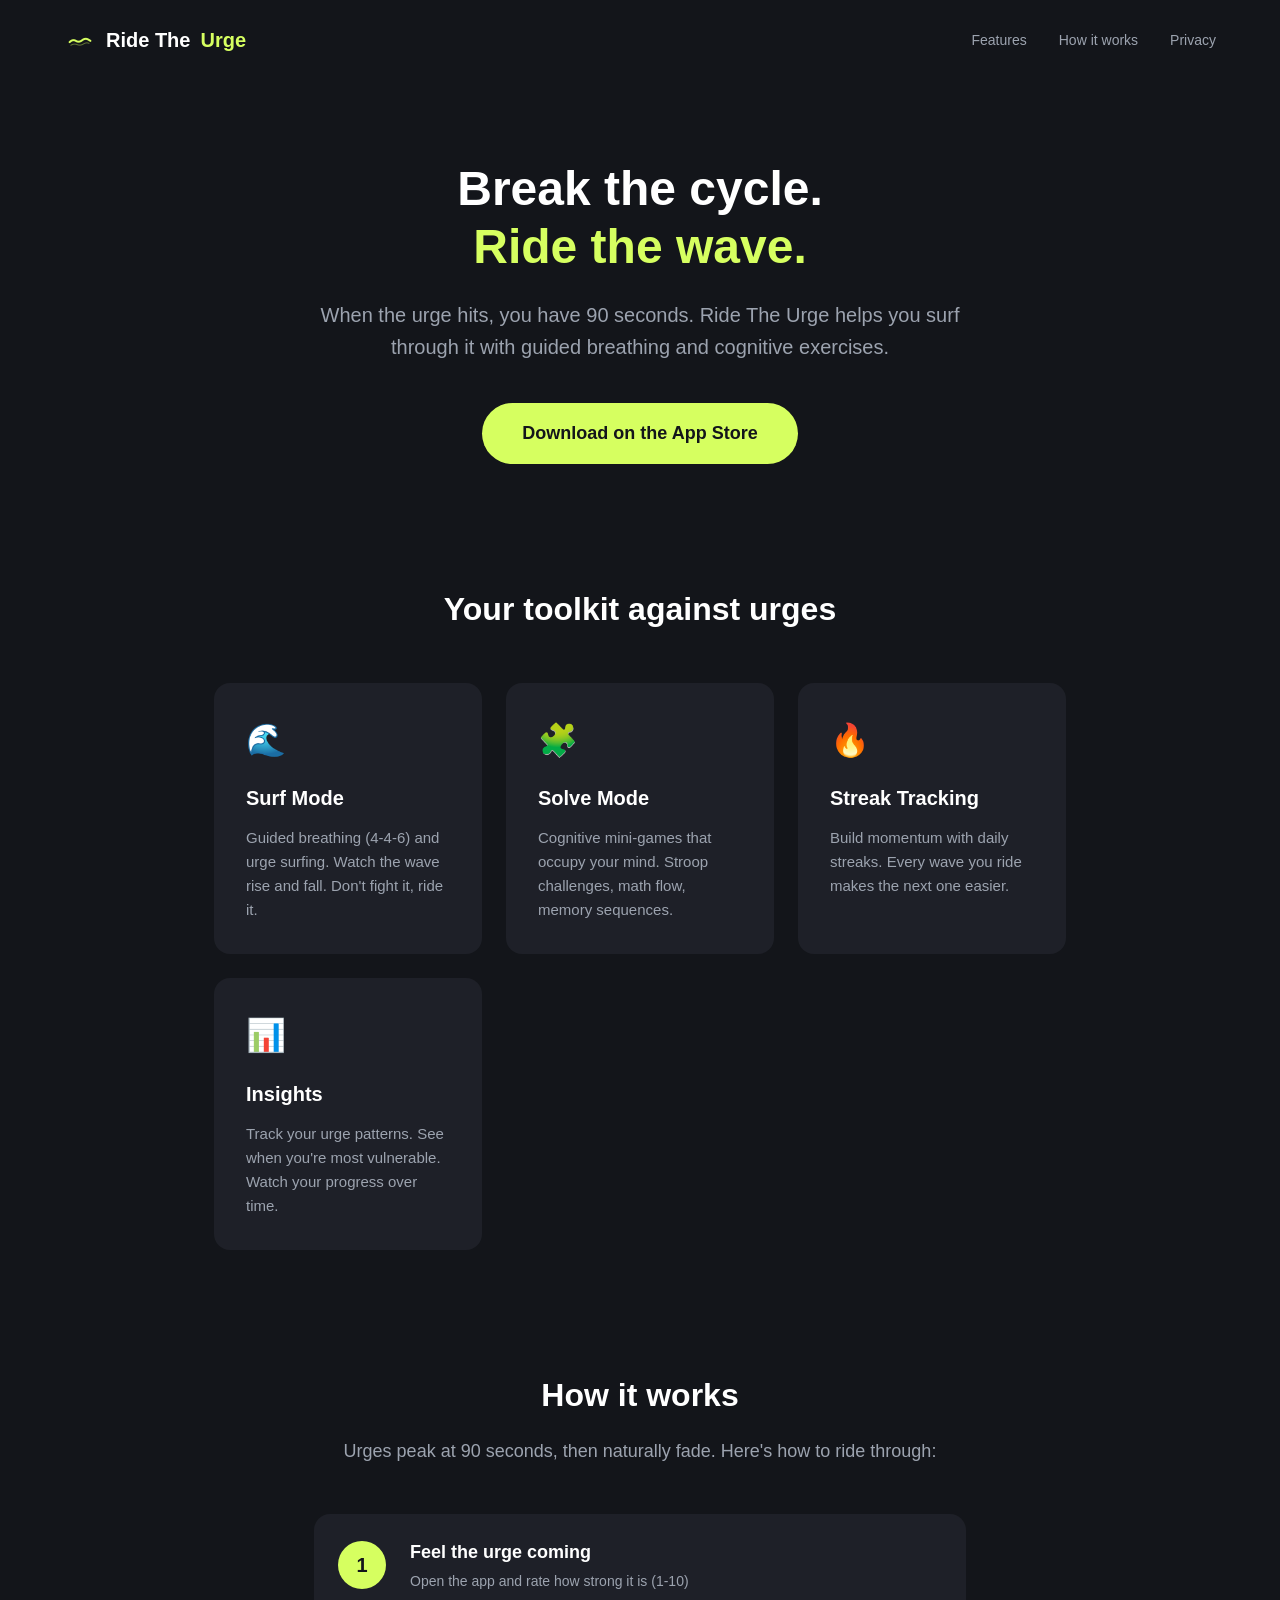
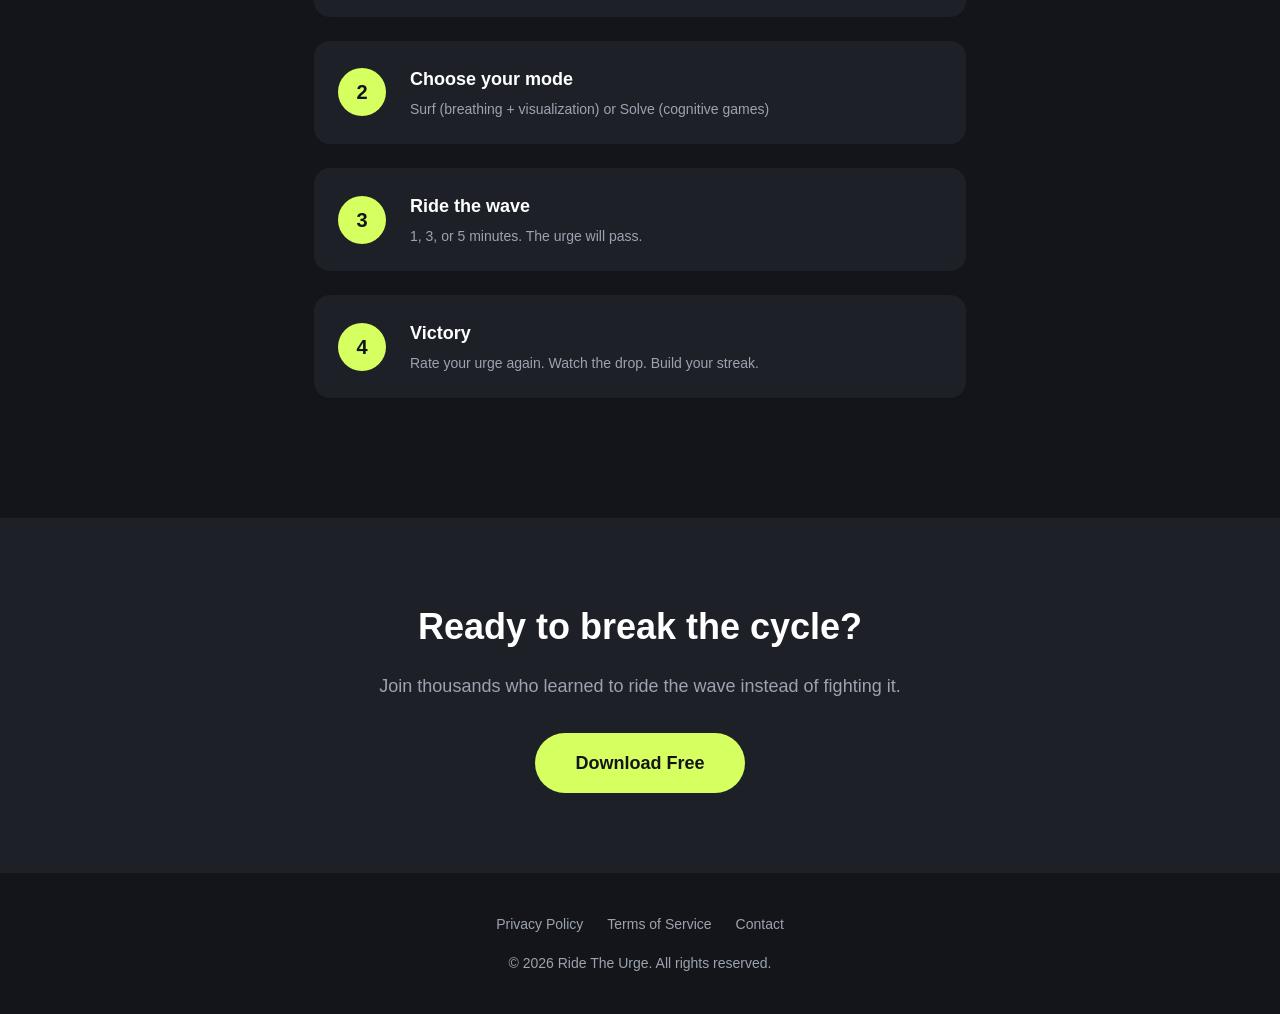
==== index.html @ 88a6e061 "Add app logo to website" ====
<!DOCTYPE html>
<html lang="en">
<head>
  <meta charset="UTF-8">
  <meta name="viewport" content="width=device-width, initial-scale=1.0">
  <title>Ride The Urge - Break the cycle. Ride the wave.</title>
  <meta name="description" content="When the urge hits, Ride The Urge helps you break the cycle with guided breathing and cognitive exercises. The urge peaks at 90 seconds, then fades.">
  <link rel="stylesheet" href="style.css">
  <link rel="icon" type="image/png" href="favicon.png">
</head>
<body>
  <nav>
    <div class="logo"><img src="favicon.png" alt="Logo" class="logo-icon">Ride The <span>Urge</span></div>
    <ul>
      <li><a href="#features">Features</a></li>
      <li><a href="#how-it-works">How it works</a></li>
      <li><a href="privacy.html">Privacy</a></li>
    </ul>
  </nav>

  <section class="hero">
    <h1>Break the cycle.<br><span>Ride the wave.</span></h1>
    <p>When the urge hits, you have 90 seconds. Ride The Urge helps you surf through it with guided breathing and cognitive exercises.</p>
    <a href="#" class="cta-button">Download on the App Store</a>
  </section>

  <section class="features" id="features">
    <h2>Your toolkit against urges</h2>
    <div class="features-grid">
      <div class="feature-card">
        <div class="feature-icon">🌊</div>
        <h3>Surf Mode</h3>
        <p>Guided breathing (4-4-6) and urge surfing. Watch the wave rise and fall. Don't fight it, ride it.</p>
      </div>
      <div class="feature-card">
        <div class="feature-icon">🧩</div>
        <h3>Solve Mode</h3>
        <p>Cognitive mini-games that occupy your mind. Stroop challenges, math flow, memory sequences.</p>
      </div>
      <div class="feature-card">
        <div class="feature-icon">🔥</div>
        <h3>Streak Tracking</h3>
        <p>Build momentum with daily streaks. Every wave you ride makes the next one easier.</p>
      </div>
      <div class="feature-card">
        <div class="feature-icon">📊</div>
        <h3>Insights</h3>
        <p>Track your urge patterns. See when you're most vulnerable. Watch your progress over time.</p>
      </div>
    </div>
  </section>

  <section class="how-it-works" id="how-it-works">
    <h2>How it works</h2>
    <p>Urges peak at 90 seconds, then naturally fade. Here's how to ride through:</p>
    <div class="steps">
      <div class="step">
        <div class="step-number">1</div>
        <div>
          <h3>Feel the urge coming</h3>
          <p>Open the app and rate how strong it is (1-10)</p>
        </div>
      </div>
      <div class="step">
        <div class="step-number">2</div>
        <div>
          <h3>Choose your mode</h3>
          <p>Surf (breathing + visualization) or Solve (cognitive games)</p>
        </div>
      </div>
      <div class="step">
        <div class="step-number">3</div>
        <div>
          <h3>Ride the wave</h3>
          <p>1, 3, or 5 minutes. The urge will pass.</p>
        </div>
      </div>
      <div class="step">
        <div class="step-number">4</div>
        <div>
          <h3>Victory</h3>
          <p>Rate your urge again. Watch the drop. Build your streak.</p>
        </div>
      </div>
    </div>
  </section>

  <section class="cta-section">
    <h2>Ready to break the cycle?</h2>
    <p>Join thousands who learned to ride the wave instead of fighting it.</p>
    <a href="#" class="cta-button">Download Free</a>
  </section>

  <footer>
    <div class="links">
      <a href="privacy.html">Privacy Policy</a>
      <a href="terms.html">Terms of Service</a>
      <a href="mailto:support@ridetheurge.xyz">Contact</a>
    </div>
    <p>&copy; 2026 Ride The Urge. All rights reserved.</p>
  </footer>
</body>
</html>
---- style.css ----
* {
  margin: 0;
  padding: 0;
  box-sizing: border-box;
}

:root {
  --bg: #13151A;
  --surface: #1E2028;
  --surface-light: #2D2E37;
  --text: #FFFFFF;
  --text-secondary: #9CA3AF;
  --primary: #D6FF60;
  --primary-fg: #13151A;
}

body {
  font-family: -apple-system, BlinkMacSystemFont, 'Segoe UI', Roboto, Oxygen, Ubuntu, sans-serif;
  background-color: var(--bg);
  color: var(--text);
  line-height: 1.6;
  min-height: 100vh;
}

a {
  color: var(--primary);
  text-decoration: none;
}

a:hover {
  text-decoration: underline;
}

.container {
  max-width: 800px;
  margin: 0 auto;
  padding: 40px 24px;
}

/* Navigation */
nav {
  display: flex;
  justify-content: space-between;
  align-items: center;
  padding: 24px;
  max-width: 1200px;
  margin: 0 auto;
}

.logo {
  font-size: 20px;
  font-weight: 700;
  color: var(--text);
  display: flex;
  align-items: center;
  gap: 10px;
}

.logo-icon {
  width: 32px;
  height: 32px;
  border-radius: 8px;
}

.logo span {
  color: var(--primary);
}

nav ul {
  display: flex;
  list-style: none;
  gap: 32px;
}

nav ul a {
  color: var(--text-secondary);
  font-size: 14px;
  transition: color 0.2s;
}

nav ul a:hover {
  color: var(--text);
  text-decoration: none;
}

/* Hero Section */
.hero {
  text-align: center;
  padding: 80px 24px 60px;
  max-width: 700px;
  margin: 0 auto;
}

.hero h1 {
  font-size: 48px;
  font-weight: 700;
  margin-bottom: 24px;
  line-height: 1.2;
}

.hero h1 span {
  color: var(--primary);
}

.hero p {
  font-size: 20px;
  color: var(--text-secondary);
  margin-bottom: 40px;
}

.cta-button {
  display: inline-block;
  background-color: var(--primary);
  color: var(--primary-fg);
  padding: 16px 40px;
  border-radius: 100px;
  font-size: 18px;
  font-weight: 600;
  transition: transform 0.2s, box-shadow 0.2s;
}

.cta-button:hover {
  transform: translateY(-2px);
  box-shadow: 0 8px 30px rgba(214, 255, 96, 0.3);
  text-decoration: none;
}

/* Features */
.features {
  padding: 60px 24px;
  max-width: 900px;
  margin: 0 auto;
}

.features h2 {
  text-align: center;
  font-size: 32px;
  margin-bottom: 48px;
}

.features-grid {
  display: grid;
  grid-template-columns: repeat(auto-fit, minmax(250px, 1fr));
  gap: 24px;
}

.feature-card {
  background: var(--surface);
  border-radius: 16px;
  padding: 32px;
}

.feature-icon {
  font-size: 32px;
  margin-bottom: 16px;
}

.feature-card h3 {
  font-size: 20px;
  margin-bottom: 12px;
}

.feature-card p {
  color: var(--text-secondary);
  font-size: 15px;
}

/* How it works */
.how-it-works {
  padding: 60px 24px;
  max-width: 700px;
  margin: 0 auto;
  text-align: center;
}

.how-it-works h2 {
  font-size: 32px;
  margin-bottom: 16px;
}

.how-it-works > p {
  color: var(--text-secondary);
  margin-bottom: 48px;
  font-size: 18px;
}

.steps {
  display: flex;
  flex-direction: column;
  gap: 24px;
}

.step {
  display: flex;
  align-items: center;
  gap: 24px;
  text-align: left;
  background: var(--surface);
  padding: 24px;
  border-radius: 16px;
}

.step-number {
  width: 48px;
  height: 48px;
  background: var(--primary);
  color: var(--primary-fg);
  border-radius: 50%;
  display: flex;
  align-items: center;
  justify-content: center;
  font-weight: 700;
  font-size: 20px;
  flex-shrink: 0;
}

.step h3 {
  font-size: 18px;
  margin-bottom: 4px;
}

.step p {
  color: var(--text-secondary);
  font-size: 14px;
}

/* CTA Section */
.cta-section {
  text-align: center;
  padding: 80px 24px;
  background: var(--surface);
  margin-top: 60px;
}

.cta-section h2 {
  font-size: 36px;
  margin-bottom: 16px;
}

.cta-section p {
  color: var(--text-secondary);
  margin-bottom: 32px;
  font-size: 18px;
}

/* Footer */
footer {
  padding: 40px 24px;
  text-align: center;
  color: var(--text-secondary);
  font-size: 14px;
}

footer .links {
  margin-bottom: 16px;
  display: flex;
  justify-content: center;
  gap: 24px;
}

footer .links a {
  color: var(--text-secondary);
}

footer .links a:hover {
  color: var(--text);
}

/* Legal Pages */
.legal {
  padding: 60px 24px;
  max-width: 700px;
  margin: 0 auto;
}

.legal h1 {
  font-size: 36px;
  margin-bottom: 8px;
}

.legal .updated {
  color: var(--text-secondary);
  margin-bottom: 40px;
  font-size: 14px;
}

.legal h2 {
  font-size: 24px;
  margin-top: 40px;
  margin-bottom: 16px;
  color: var(--primary);
}

.legal p, .legal ul {
  color: var(--text-secondary);
  margin-bottom: 16px;
}

.legal ul {
  padding-left: 24px;
}

.legal li {
  margin-bottom: 8px;
}

.legal strong {
  color: var(--text);
}

/* Responsive */
@media (max-width: 600px) {
  .hero h1 {
    font-size: 32px;
  }

  .hero p {
    font-size: 16px;
  }

  nav ul {
    gap: 16px;
  }

  nav ul a {
    font-size: 12px;
  }

  .features h2, .how-it-works h2, .cta-section h2 {
    font-size: 24px;
  }
}
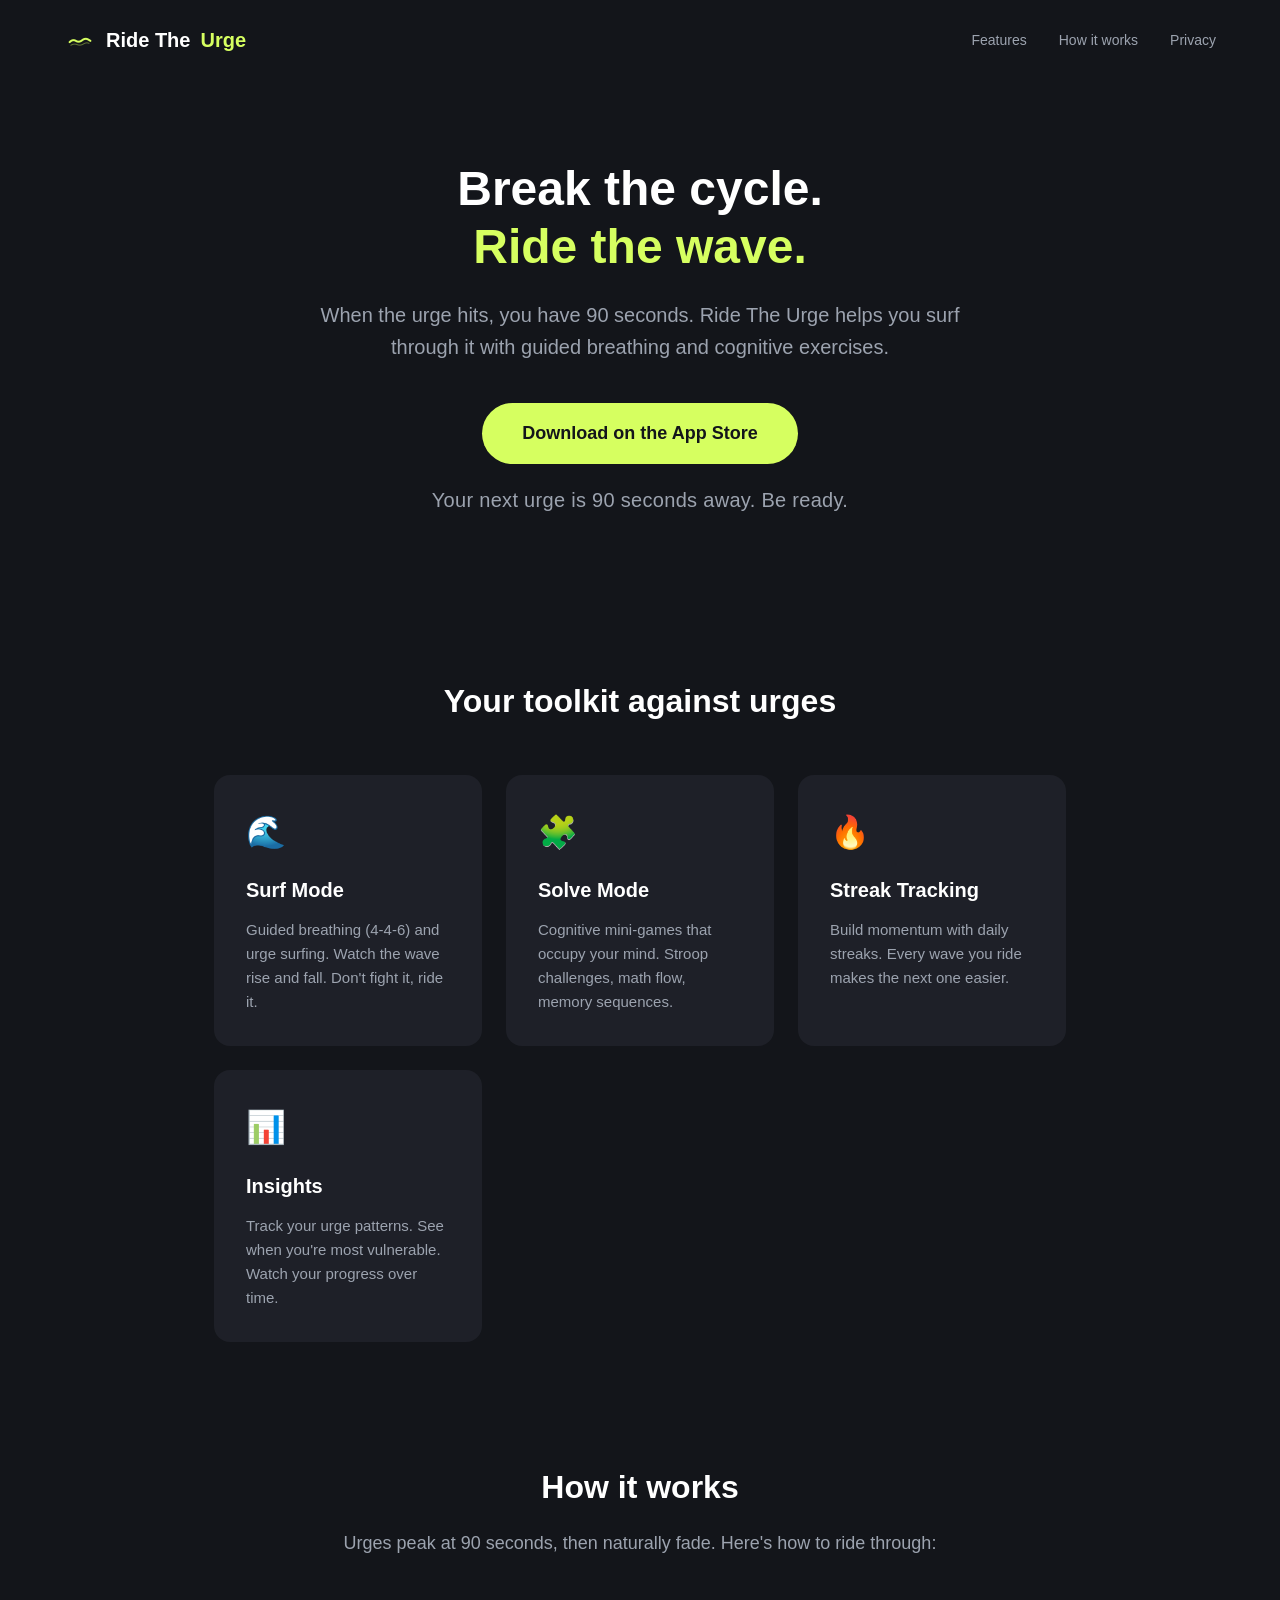
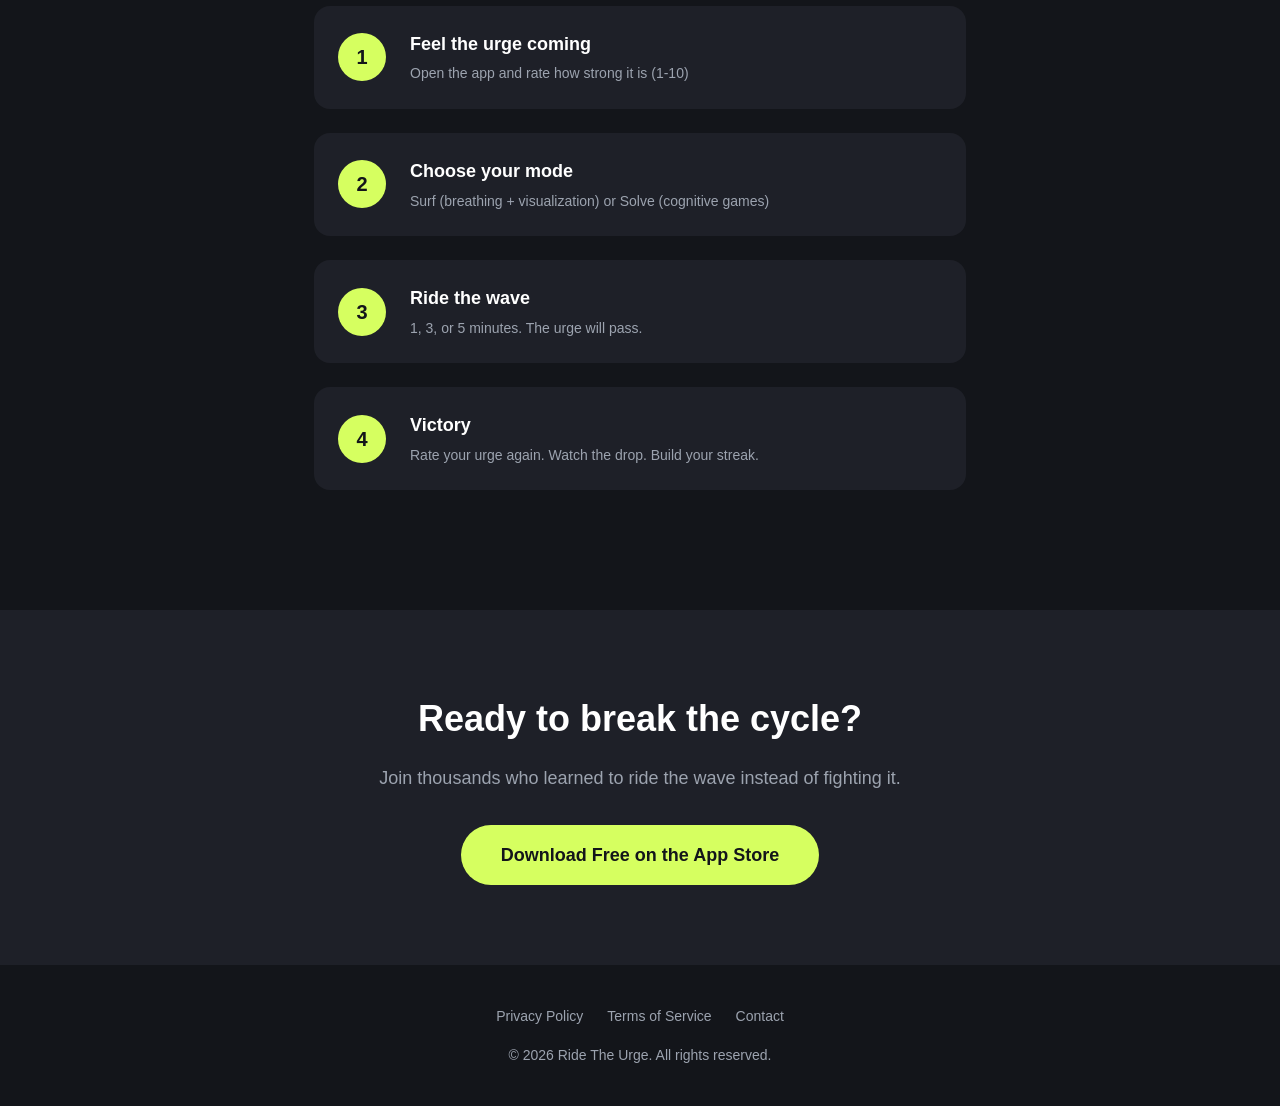
==== commit c40f1ab8: "Add App Store download buttons and CTA subtext Link both CTA buttons to the App Store listing and ad" ====
--- a/index.html
+++ b/index.html
@@ -10,7 +10,7 @@
 </head>
 <body>
   <nav>
-    <div class="logo"><img src="favicon.png" alt="Logo" class="logo-icon">Ride The <span>Urge</span></div>
+    <div class="logo"><img src="favicon.png" alt="Logo" width="32" height="32" class="logo-icon">Ride The <span>Urge</span></div>
     <ul>
       <li><a href="#features">Features</a></li>
       <li><a href="#how-it-works">How it works</a></li>
@@ -21,7 +21,8 @@
   <section class="hero">
     <h1>Break the cycle.<br><span>Ride the wave.</span></h1>
     <p>When the urge hits, you have 90 seconds. Ride The Urge helps you surf through it with guided breathing and cognitive exercises.</p>
-    <a href="#" class="cta-button">Download on the App Store</a>
+    <a href="https://apps.apple.com/app/id6758517734" class="cta-button">Download on the App Store</a>
+    <p class="cta-subtext">Your next urge is 90 seconds away. Be ready.</p>
   </section>
 
   <section class="features" id="features">
@@ -88,7 +89,7 @@
   <section class="cta-section">
     <h2>Ready to break the cycle?</h2>
     <p>Join thousands who learned to ride the wave instead of fighting it.</p>
-    <a href="#" class="cta-button">Download Free</a>
+    <a href="https://apps.apple.com/app/id6758517734" class="cta-button">Download Free on the App Store</a>
   </section>
 
   <footer>
--- a/style.css
+++ b/style.css
@@ -125,6 +125,14 @@
   text-decoration: none;
 }
 
+.cta-subtext {
+  margin-top: 20px;
+  font-size: 15px;
+  color: var(--text-secondary);
+  font-weight: 500;
+  letter-spacing: 0.3px;
+}
+
 /* Features */
 .features {
   padding: 60px 24px;
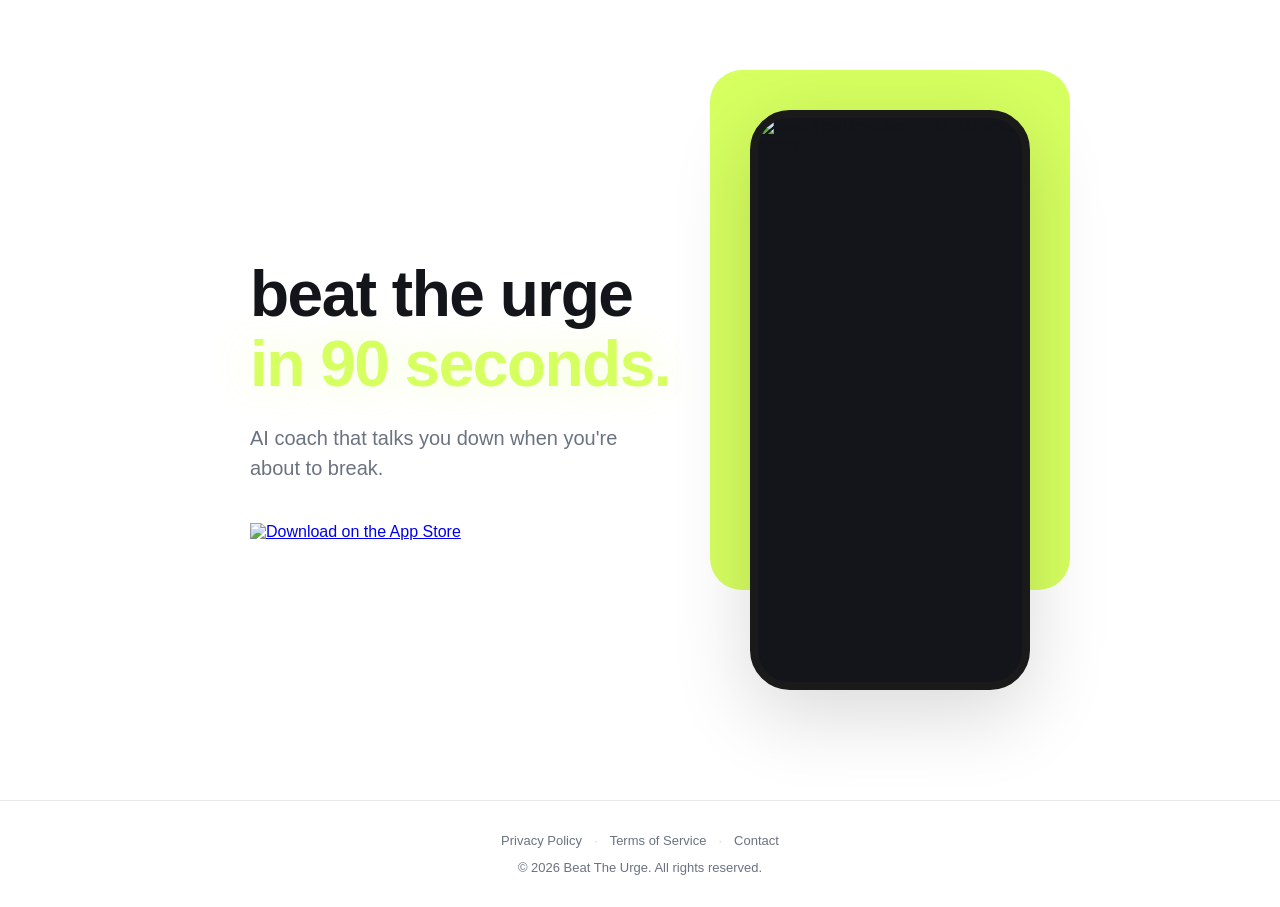
==== commit 97a8c740: "Redesign: single-page landing with phone mockup - Clean hero layout: headline left, phone mockup rig" ====
--- a/index.html
+++ b/index.html
@@ -3,102 +3,40 @@
 <head>
   <meta charset="UTF-8">
   <meta name="viewport" content="width=device-width, initial-scale=1.0">
-  <title>Ride The Urge - Break the cycle. Ride the wave.</title>
-  <meta name="description" content="When the urge hits, Ride The Urge helps you break the cycle with guided breathing and cognitive exercises. The urge peaks at 90 seconds, then fades.">
+  <title>Beat The Urge — AI coach for self-control</title>
+  <meta name="description" content="Beat the urge in 90 seconds. AI-powered coach that talks you down when you're about to break. Breathe, Solve, or Reframe your way through.">
   <link rel="stylesheet" href="style.css">
   <link rel="icon" type="image/png" href="favicon.png">
+  <meta property="og:title" content="Beat The Urge — AI coach for self-control">
+  <meta property="og:description" content="Beat the urge in 90 seconds. AI-powered coach that talks you down when you're about to break.">
+  <meta property="og:type" content="website">
 </head>
 <body>
-  <nav>
-    <div class="logo"><img src="favicon.png" alt="Logo" width="32" height="32" class="logo-icon">Ride The <span>Urge</span></div>
-    <ul>
-      <li><a href="#features">Features</a></li>
-      <li><a href="#how-it-works">How it works</a></li>
-      <li><a href="privacy.html">Privacy</a></li>
-    </ul>
-  </nav>
-
-  <section class="hero">
-    <h1>Break the cycle.<br><span>Ride the wave.</span></h1>
-    <p>When the urge hits, you have 90 seconds. Ride The Urge helps you surf through it with guided breathing and cognitive exercises.</p>
-    <a href="https://apps.apple.com/app/id6758517734" class="cta-button">Download on the App Store</a>
-    <p class="cta-subtext">Your next urge is 90 seconds away. Be ready.</p>
-  </section>
-
-  <section class="features" id="features">
-    <h2>Your toolkit against urges</h2>
-    <div class="features-grid">
-      <div class="feature-card">
-        <div class="feature-icon">🌊</div>
-        <h3>Surf Mode</h3>
-        <p>Guided breathing (4-4-6) and urge surfing. Watch the wave rise and fall. Don't fight it, ride it.</p>
-      </div>
-      <div class="feature-card">
-        <div class="feature-icon">🧩</div>
-        <h3>Solve Mode</h3>
-        <p>Cognitive mini-games that occupy your mind. Stroop challenges, math flow, memory sequences.</p>
-      </div>
-      <div class="feature-card">
-        <div class="feature-icon">🔥</div>
-        <h3>Streak Tracking</h3>
-        <p>Build momentum with daily streaks. Every wave you ride makes the next one easier.</p>
-      </div>
-      <div class="feature-card">
-        <div class="feature-icon">📊</div>
-        <h3>Insights</h3>
-        <p>Track your urge patterns. See when you're most vulnerable. Watch your progress over time.</p>
+  <main class="hero">
+    <div class="hero-content">
+      <h1>beat the urge<br><span>in 90 seconds.</span></h1>
+      <p class="subtitle">AI coach that talks you down when you're about to break.</p>
+      <a href="https://apps.apple.com/app/id6758517734" class="app-store-badge" aria-label="Download on the App Store">
+        <img src="https://tools.applemediaservices.com/api/badges/download-on-the-app-store/black/en-us?size=250x83" alt="Download on the App Store" height="54">
+      </a>
+    </div>
+    <div class="hero-phone">
+      <div class="phone-bg"></div>
+      <div class="phone-frame">
+        <img src="screenshot.png" alt="Beat The Urge app — AI Reframe mode" class="phone-screenshot">
       </div>
     </div>
-  </section>
-
-  <section class="how-it-works" id="how-it-works">
-    <h2>How it works</h2>
-    <p>Urges peak at 90 seconds, then naturally fade. Here's how to ride through:</p>
-    <div class="steps">
-      <div class="step">
-        <div class="step-number">1</div>
-        <div>
-          <h3>Feel the urge coming</h3>
-          <p>Open the app and rate how strong it is (1-10)</p>
-        </div>
-      </div>
-      <div class="step">
-        <div class="step-number">2</div>
-        <div>
-          <h3>Choose your mode</h3>
-          <p>Surf (breathing + visualization) or Solve (cognitive games)</p>
-        </div>
-      </div>
-      <div class="step">
-        <div class="step-number">3</div>
-        <div>
-          <h3>Ride the wave</h3>
-          <p>1, 3, or 5 minutes. The urge will pass.</p>
-        </div>
-      </div>
-      <div class="step">
-        <div class="step-number">4</div>
-        <div>
-          <h3>Victory</h3>
-          <p>Rate your urge again. Watch the drop. Build your streak.</p>
-        </div>
-      </div>
-    </div>
-  </section>
-
-  <section class="cta-section">
-    <h2>Ready to break the cycle?</h2>
-    <p>Join thousands who learned to ride the wave instead of fighting it.</p>
-    <a href="https://apps.apple.com/app/id6758517734" class="cta-button">Download Free on the App Store</a>
-  </section>
+  </main>
 
   <footer>
-    <div class="links">
+    <div class="footer-links">
       <a href="privacy.html">Privacy Policy</a>
+      <span class="dot">&middot;</span>
       <a href="terms.html">Terms of Service</a>
+      <span class="dot">&middot;</span>
       <a href="mailto:support@ridetheurge.xyz">Contact</a>
     </div>
-    <p>&copy; 2026 Ride The Urge. All rights reserved.</p>
+    <p>&copy; 2026 Beat The Urge. All rights reserved.</p>
   </footer>
 </body>
 </html>
--- a/style.css
+++ b/style.css
@@ -5,276 +5,205 @@
 }
 
 :root {
-  --bg: #13151A;
-  --surface: #1E2028;
-  --surface-light: #2D2E37;
-  --text: #FFFFFF;
-  --text-secondary: #9CA3AF;
+  --bg: #FFFFFF;
+  --text: #13151A;
+  --text-secondary: #6B7280;
   --primary: #D6FF60;
   --primary-fg: #13151A;
+  --app-bg: #13151A;
 }
 
 body {
-  font-family: -apple-system, BlinkMacSystemFont, 'Segoe UI', Roboto, Oxygen, Ubuntu, sans-serif;
+  font-family: -apple-system, BlinkMacSystemFont, 'SF Pro Display', 'Segoe UI', Roboto, sans-serif;
   background-color: var(--bg);
   color: var(--text);
-  line-height: 1.6;
   min-height: 100vh;
-}
-
-a {
-  color: var(--primary);
-  text-decoration: none;
-}
-
-a:hover {
-  text-decoration: underline;
-}
-
-.container {
-  max-width: 800px;
-  margin: 0 auto;
-  padding: 40px 24px;
-}
-
-/* Navigation */
-nav {
-  display: flex;
-  justify-content: space-between;
-  align-items: center;
-  padding: 24px;
-  max-width: 1200px;
-  margin: 0 auto;
-}
-
-.logo {
-  font-size: 20px;
-  font-weight: 700;
-  color: var(--text);
-  display: flex;
-  align-items: center;
-  gap: 10px;
-}
-
-.logo-icon {
-  width: 32px;
-  height: 32px;
-  border-radius: 8px;
-}
-
-.logo span {
-  color: var(--primary);
-}
-
-nav ul {
-  display: flex;
-  list-style: none;
-  gap: 32px;
-}
-
-nav ul a {
-  color: var(--text-secondary);
-  font-size: 14px;
-  transition: color 0.2s;
-}
-
-nav ul a:hover {
-  color: var(--text);
-  text-decoration: none;
-}
-
-/* Hero Section */
-.hero {
-  text-align: center;
-  padding: 80px 24px 60px;
-  max-width: 700px;
-  margin: 0 auto;
-}
-
-.hero h1 {
-  font-size: 48px;
-  font-weight: 700;
-  margin-bottom: 24px;
-  line-height: 1.2;
-}
-
-.hero h1 span {
-  color: var(--primary);
-}
-
-.hero p {
-  font-size: 20px;
-  color: var(--text-secondary);
-  margin-bottom: 40px;
-}
-
-.cta-button {
-  display: inline-block;
-  background-color: var(--primary);
-  color: var(--primary-fg);
-  padding: 16px 40px;
-  border-radius: 100px;
-  font-size: 18px;
-  font-weight: 600;
-  transition: transform 0.2s, box-shadow 0.2s;
-}
-
-.cta-button:hover {
-  transform: translateY(-2px);
-  box-shadow: 0 8px 30px rgba(214, 255, 96, 0.3);
-  text-decoration: none;
-}
-
-.cta-subtext {
-  margin-top: 20px;
-  font-size: 15px;
-  color: var(--text-secondary);
-  font-weight: 500;
-  letter-spacing: 0.3px;
-}
-
-/* Features */
-.features {
-  padding: 60px 24px;
-  max-width: 900px;
-  margin: 0 auto;
-}
-
-.features h2 {
-  text-align: center;
-  font-size: 32px;
-  margin-bottom: 48px;
-}
-
-.features-grid {
-  display: grid;
-  grid-template-columns: repeat(auto-fit, minmax(250px, 1fr));
-  gap: 24px;
-}
-
-.feature-card {
-  background: var(--surface);
-  border-radius: 16px;
-  padding: 32px;
-}
-
-.feature-icon {
-  font-size: 32px;
-  margin-bottom: 16px;
-}
-
-.feature-card h3 {
-  font-size: 20px;
-  margin-bottom: 12px;
-}
-
-.feature-card p {
-  color: var(--text-secondary);
-  font-size: 15px;
-}
-
-/* How it works */
-.how-it-works {
-  padding: 60px 24px;
-  max-width: 700px;
-  margin: 0 auto;
-  text-align: center;
-}
-
-.how-it-works h2 {
-  font-size: 32px;
-  margin-bottom: 16px;
-}
-
-.how-it-works > p {
-  color: var(--text-secondary);
-  margin-bottom: 48px;
-  font-size: 18px;
-}
-
-.steps {
   display: flex;
   flex-direction: column;
-  gap: 24px;
-}
-
-.step {
-  display: flex;
-  align-items: center;
-  gap: 24px;
-  text-align: left;
-  background: var(--surface);
-  padding: 24px;
-  border-radius: 16px;
-}
-
-.step-number {
-  width: 48px;
-  height: 48px;
-  background: var(--primary);
-  color: var(--primary-fg);
-  border-radius: 50%;
+}
+
+/* Hero — full viewport, two columns */
+.hero {
+  flex: 1;
   display: flex;
   align-items: center;
   justify-content: center;
+  padding: 80px 64px;
+  gap: 80px;
+  max-width: 1200px;
+  margin: 0 auto;
+  min-height: calc(100vh - 100px);
+}
+
+.hero-content {
+  flex: 1;
+  max-width: 520px;
+}
+
+.hero-content h1 {
+  font-size: 64px;
   font-weight: 700;
+  line-height: 1.1;
+  letter-spacing: -1.5px;
+  margin-bottom: 24px;
+  color: var(--text);
+}
+
+.hero-content h1 span {
+  color: var(--primary);
+  /* text shadow for legibility on white */
+  text-shadow: 0 0 40px rgba(214, 255, 96, 0.3);
+}
+
+.subtitle {
   font-size: 20px;
+  color: var(--text-secondary);
+  line-height: 1.5;
+  margin-bottom: 40px;
+  max-width: 400px;
+}
+
+.app-store-badge img {
+  height: 54px;
+  transition: transform 0.2s;
+}
+
+.app-store-badge:hover img {
+  transform: translateY(-2px);
+}
+
+/* Phone mockup — right side */
+.hero-phone {
+  position: relative;
   flex-shrink: 0;
 }
 
-.step h3 {
-  font-size: 18px;
-  margin-bottom: 4px;
-}
-
-.step p {
-  color: var(--text-secondary);
-  font-size: 14px;
-}
-
-/* CTA Section */
-.cta-section {
-  text-align: center;
-  padding: 80px 24px;
-  background: var(--surface);
-  margin-top: 60px;
-}
-
-.cta-section h2 {
-  font-size: 36px;
-  margin-bottom: 16px;
-}
-
-.cta-section p {
-  color: var(--text-secondary);
-  margin-bottom: 32px;
-  font-size: 18px;
+.phone-bg {
+  position: absolute;
+  top: -40px;
+  right: -40px;
+  width: 360px;
+  height: 520px;
+  background-color: var(--primary);
+  border-radius: 32px;
+}
+
+.phone-frame {
+  position: relative;
+  width: 280px;
+  height: 580px;
+  background: var(--app-bg);
+  border-radius: 40px;
+  overflow: hidden;
+  box-shadow: 0 25px 80px rgba(0, 0, 0, 0.15);
+  border: 8px solid #1a1a1a;
+}
+
+.phone-screenshot {
+  width: 100%;
+  height: 100%;
+  object-fit: cover;
 }
 
 /* Footer */
 footer {
-  padding: 40px 24px;
+  padding: 32px 24px;
   text-align: center;
   color: var(--text-secondary);
-  font-size: 14px;
-}
-
-footer .links {
-  margin-bottom: 16px;
+  font-size: 13px;
+  border-top: 1px solid #E5E7EB;
+}
+
+.footer-links {
+  margin-bottom: 12px;
   display: flex;
   justify-content: center;
-  gap: 24px;
-}
-
-footer .links a {
-  color: var(--text-secondary);
-}
-
-footer .links a:hover {
-  color: var(--text);
-}
-
-/* Legal Pages */
+  align-items: center;
+  gap: 12px;
+}
+
+.footer-links a {
+  color: var(--text-secondary);
+  text-decoration: none;
+  transition: color 0.2s;
+}
+
+.footer-links a:hover {
+  color: var(--text);
+}
+
+.dot {
+  color: #D1D5DB;
+}
+
+/* Responsive */
+@media (max-width: 900px) {
+  .hero {
+    flex-direction: column;
+    padding: 60px 32px;
+    gap: 60px;
+    text-align: center;
+    min-height: auto;
+  }
+
+  .hero-content {
+    max-width: 100%;
+  }
+
+  .hero-content h1 {
+    font-size: 44px;
+  }
+
+  .subtitle {
+    max-width: 100%;
+    margin-left: auto;
+    margin-right: auto;
+  }
+
+  .hero-phone {
+    display: flex;
+    justify-content: center;
+  }
+
+  .phone-bg {
+    right: -20px;
+    top: -20px;
+    width: 300px;
+    height: 460px;
+  }
+
+  .phone-frame {
+    width: 240px;
+    height: 500px;
+  }
+}
+
+@media (max-width: 480px) {
+  .hero {
+    padding: 40px 20px;
+    gap: 40px;
+  }
+
+  .hero-content h1 {
+    font-size: 36px;
+  }
+
+  .subtitle {
+    font-size: 17px;
+  }
+
+  .phone-bg {
+    width: 260px;
+    height: 400px;
+  }
+
+  .phone-frame {
+    width: 220px;
+    height: 460px;
+  }
+}
+
+/* Legal Pages — keep existing styles */
 .legal {
   padding: 60px 24px;
   max-width: 700px;
@@ -315,26 +244,3 @@
 .legal strong {
   color: var(--text);
 }
-
-/* Responsive */
-@media (max-width: 600px) {
-  .hero h1 {
-    font-size: 32px;
-  }
-
-  .hero p {
-    font-size: 16px;
-  }
-
-  nav ul {
-    gap: 16px;
-  }
-
-  nav ul a {
-    font-size: 12px;
-  }
-
-  .features h2, .how-it-works h2, .cta-section h2 {
-    font-size: 24px;
-  }
-}
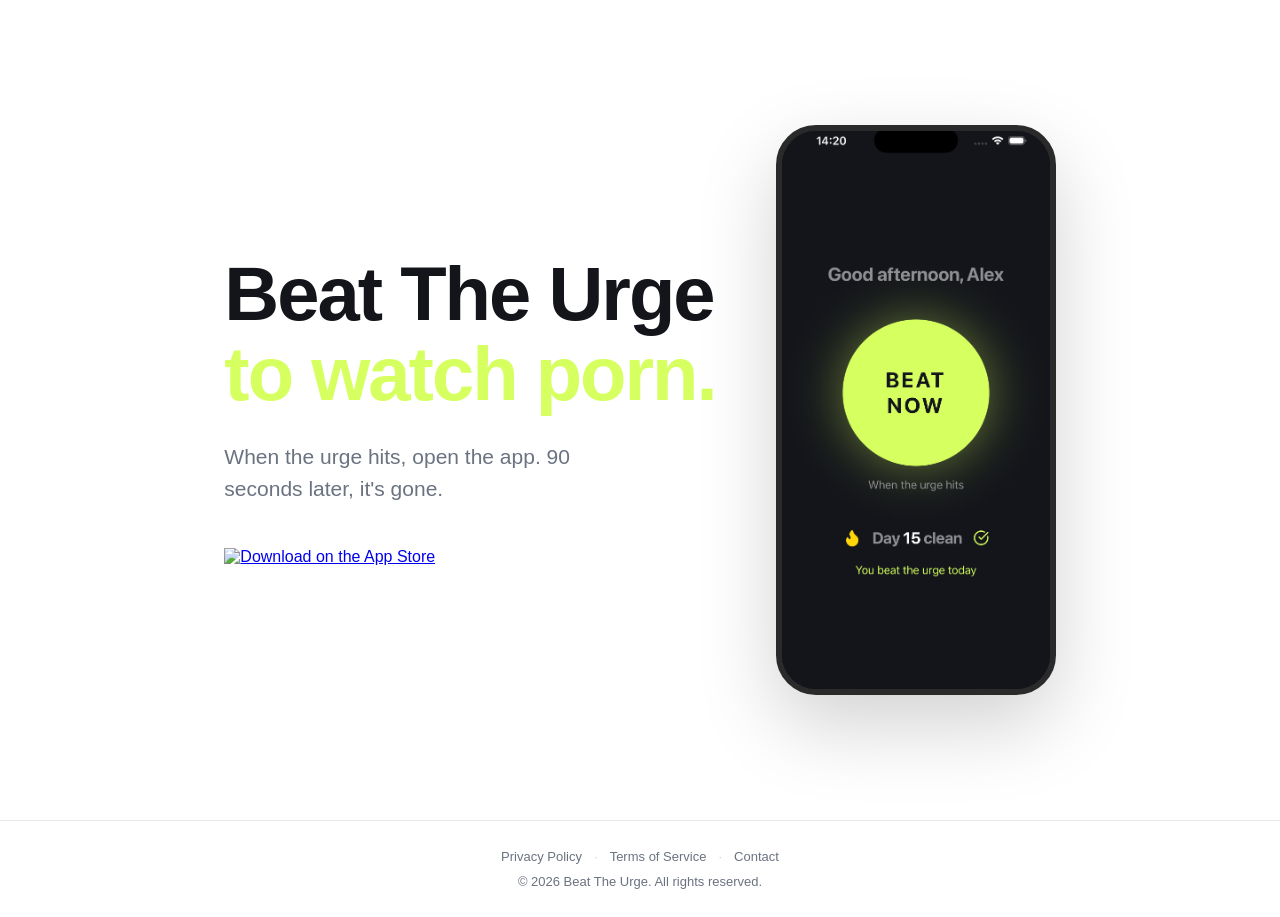
==== commit 56275d4e: "Update headline: Beat The Urge to watch porn" ====
--- a/index.html
+++ b/index.html
@@ -14,8 +14,8 @@
 <body>
   <main class="hero">
     <div class="hero-content">
-      <h1>beat the urge<br><span>in 90 seconds.</span></h1>
-      <p class="subtitle">AI coach that talks you down when you're about to break.</p>
+      <h1>Beat The Urge<br><span>to watch porn.</span></h1>
+      <p class="subtitle">When the urge hits, open the app. 90 seconds later, it's gone.</p>
       <a href="https://apps.apple.com/app/id6758517734" class="app-store-badge" aria-label="Download on the App Store">
         <img src="https://tools.applemediaservices.com/api/badges/download-on-the-app-store/black/en-us?size=250x83" alt="Download on the App Store" height="54">
       </a>
--- a/style.css
+++ b/style.css
@@ -27,76 +27,71 @@
   flex: 1;
   display: flex;
   align-items: center;
-  justify-content: center;
-  padding: 80px 64px;
-  gap: 80px;
-  max-width: 1200px;
+  justify-content: space-between;
+  padding: 80px 0 80px 80px;
+  gap: 60px;
+  max-width: 100%;
   margin: 0 auto;
-  min-height: calc(100vh - 100px);
+  min-height: calc(100vh - 80px);
+  overflow: hidden;
 }
 
 .hero-content {
   flex: 1;
-  max-width: 520px;
+  max-width: 540px;
 }
 
 .hero-content h1 {
-  font-size: 64px;
+  font-size: 76px;
   font-weight: 700;
-  line-height: 1.1;
-  letter-spacing: -1.5px;
-  margin-bottom: 24px;
+  line-height: 1.05;
+  letter-spacing: -2px;
+  margin-bottom: 28px;
   color: var(--text);
 }
 
 .hero-content h1 span {
   color: var(--primary);
-  /* text shadow for legibility on white */
-  text-shadow: 0 0 40px rgba(214, 255, 96, 0.3);
 }
 
 .subtitle {
-  font-size: 20px;
+  font-size: 21px;
   color: var(--text-secondary);
   line-height: 1.5;
-  margin-bottom: 40px;
-  max-width: 400px;
+  margin-bottom: 44px;
+  max-width: 380px;
 }
 
 .app-store-badge img {
-  height: 54px;
+  height: 52px;
   transition: transform 0.2s;
+  border-radius: 0;
 }
 
 .app-store-badge:hover img {
   transform: translateY(-2px);
 }
 
-/* Phone mockup — right side */
+/* Phone mockup — right side, no background block */
 .hero-phone {
   position: relative;
   flex-shrink: 0;
+  margin-right: 80px;
 }
 
 .phone-bg {
-  position: absolute;
-  top: -40px;
-  right: -40px;
-  width: 360px;
-  height: 520px;
-  background-color: var(--primary);
-  border-radius: 32px;
+  display: none;
 }
 
 .phone-frame {
   position: relative;
   width: 280px;
-  height: 580px;
+  height: 570px;
   background: var(--app-bg);
   border-radius: 40px;
   overflow: hidden;
-  box-shadow: 0 25px 80px rgba(0, 0, 0, 0.15);
-  border: 8px solid #1a1a1a;
+  box-shadow: 0 30px 80px rgba(0, 0, 0, 0.18);
+  border: 6px solid #2a2a2a;
 }
 
 .phone-screenshot {
@@ -107,7 +102,7 @@
 
 /* Footer */
 footer {
-  padding: 32px 24px;
+  padding: 28px 24px;
   text-align: center;
   color: var(--text-secondary);
   font-size: 13px;
@@ -115,7 +110,7 @@
 }
 
 .footer-links {
-  margin-bottom: 12px;
+  margin-bottom: 10px;
   display: flex;
   justify-content: center;
   align-items: center;
@@ -151,7 +146,8 @@
   }
 
   .hero-content h1 {
-    font-size: 44px;
+    font-size: 48px;
+    letter-spacing: -1px;
   }
 
   .subtitle {
@@ -161,20 +157,12 @@
   }
 
   .hero-phone {
-    display: flex;
-    justify-content: center;
-  }
-
-  .phone-bg {
-    right: -20px;
-    top: -20px;
-    width: 300px;
-    height: 460px;
+    margin-right: 0;
   }
 
   .phone-frame {
     width: 240px;
-    height: 500px;
+    height: 490px;
   }
 }
 
@@ -185,25 +173,56 @@
   }
 
   .hero-content h1 {
-    font-size: 36px;
+    font-size: 38px;
   }
 
   .subtitle {
     font-size: 17px;
   }
 
-  .phone-bg {
-    width: 260px;
-    height: 400px;
-  }
-
   .phone-frame {
     width: 220px;
-    height: 460px;
-  }
-}
-
-/* Legal Pages — keep existing styles */
+    height: 450px;
+  }
+}
+
+/* Legal nav */
+.legal-nav {
+  display: flex;
+  justify-content: space-between;
+  align-items: center;
+  padding: 24px 40px;
+  max-width: 800px;
+  margin: 0 auto;
+}
+
+.legal-nav .logo {
+  font-size: 18px;
+  font-weight: 700;
+  color: var(--text);
+  text-decoration: none;
+}
+
+.legal-nav .logo span {
+  color: var(--primary);
+}
+
+.nav-links {
+  display: flex;
+  gap: 24px;
+}
+
+.nav-links a {
+  color: var(--text-secondary);
+  text-decoration: none;
+  font-size: 14px;
+}
+
+.nav-links a:hover {
+  color: var(--text);
+}
+
+/* Legal Pages */
 .legal {
   padding: 60px 24px;
   max-width: 700px;
@@ -225,7 +244,7 @@
   font-size: 24px;
   margin-top: 40px;
   margin-bottom: 16px;
-  color: var(--primary);
+  color: var(--text);
 }
 
 .legal p, .legal ul {
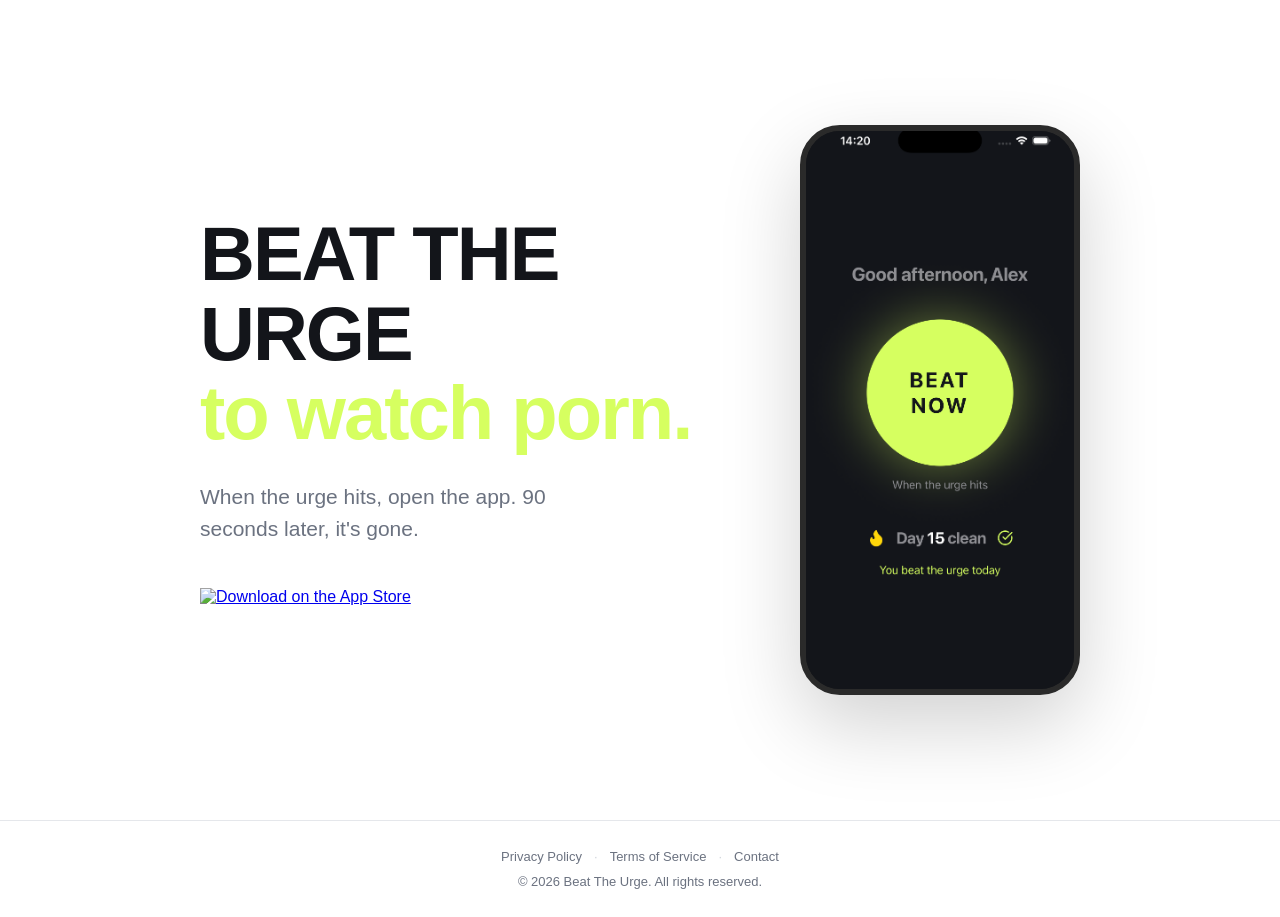
==== commit 541dfda1: "BEAT THE URGE in caps" ====
--- a/index.html
+++ b/index.html
@@ -14,7 +14,7 @@
 <body>
   <main class="hero">
     <div class="hero-content">
-      <h1>Beat The Urge<br><span>to watch porn.</span></h1>
+      <h1>BEAT THE URGE<br><span>to watch porn.</span></h1>
       <p class="subtitle">When the urge hits, open the app. 90 seconds later, it's gone.</p>
       <a href="https://apps.apple.com/app/id6758517734" class="app-store-badge" aria-label="Download on the App Store">
         <img src="https://tools.applemediaservices.com/api/badges/download-on-the-app-store/black/en-us?size=250x83" alt="Download on the App Store" height="54">
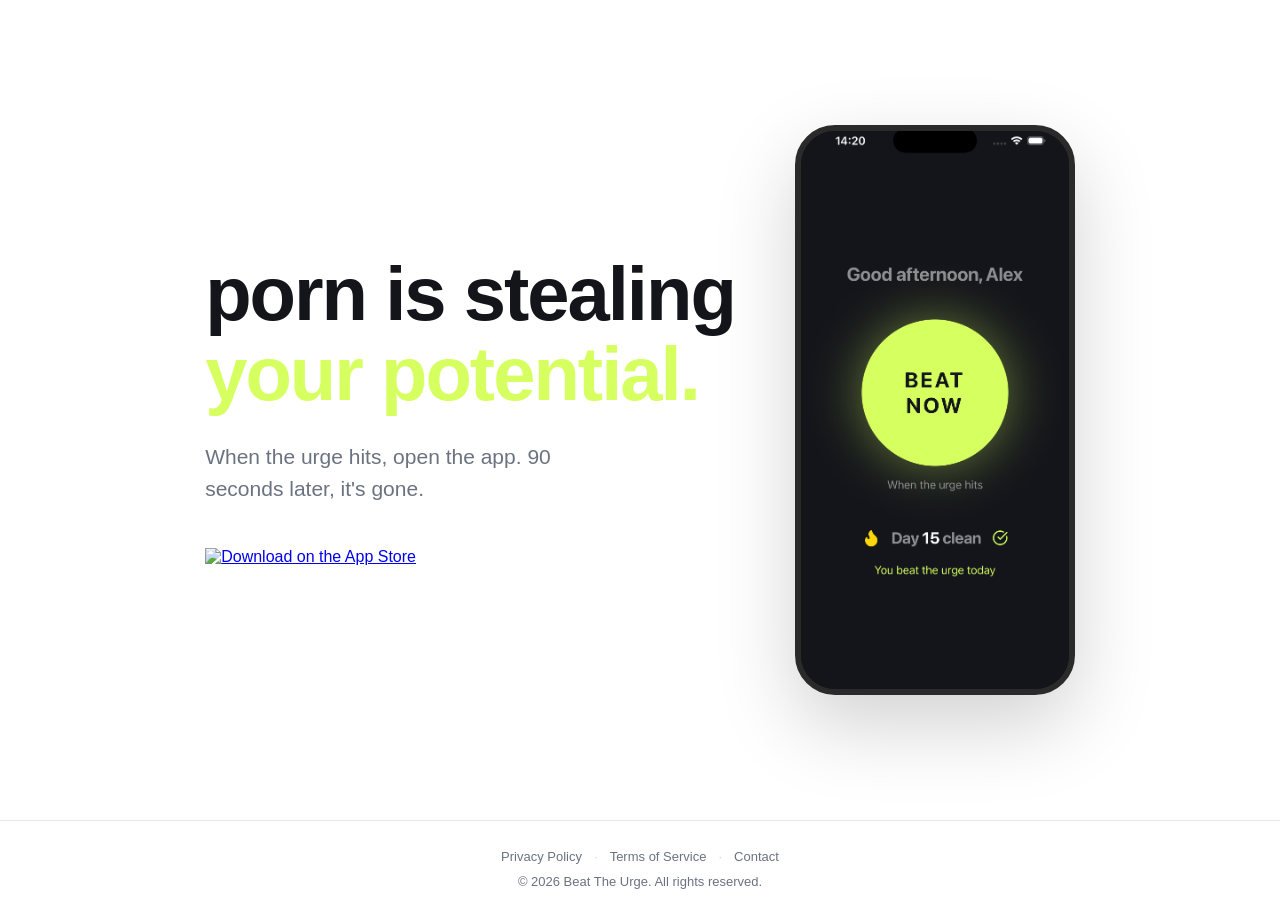
==== commit 80983490: "Headline: porn is stealing your potential" ====
--- a/index.html
+++ b/index.html
@@ -14,7 +14,7 @@
 <body>
   <main class="hero">
     <div class="hero-content">
-      <h1>BEAT THE URGE<br><span>to watch porn.</span></h1>
+      <h1>porn is stealing<br><span>your potential.</span></h1>
       <p class="subtitle">When the urge hits, open the app. 90 seconds later, it's gone.</p>
       <a href="https://apps.apple.com/app/id6758517734" class="app-store-badge" aria-label="Download on the App Store">
         <img src="https://tools.applemediaservices.com/api/badges/download-on-the-app-store/black/en-us?size=250x83" alt="Download on the App Store" height="54">
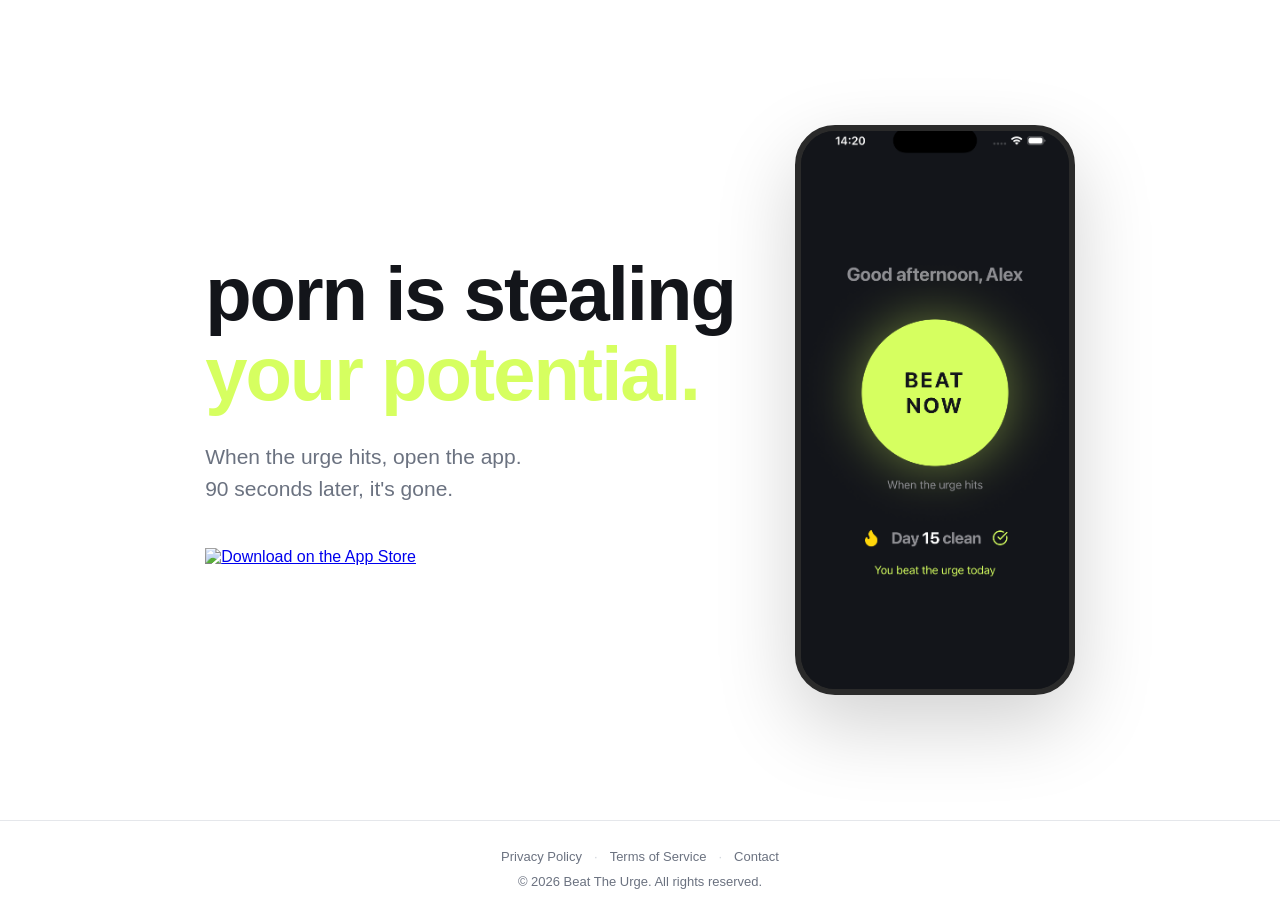
==== commit 49020aff: "Line break before "90 seconds" in hero subtitle Co-Authored-By: Claude Opus 4.6 (1M context) <norepl" ====
--- a/index.html
+++ b/index.html
@@ -15,7 +15,7 @@
   <main class="hero">
     <div class="hero-content">
       <h1>porn is stealing<br><span>your potential.</span></h1>
-      <p class="subtitle">When the urge hits, open the app. 90 seconds later, it's gone.</p>
+      <p class="subtitle">When the urge hits, open the app.<br>90 seconds later, it's gone.</p>
       <a href="https://apps.apple.com/app/id6758517734" class="app-store-badge" aria-label="Download on the App Store">
         <img src="https://tools.applemediaservices.com/api/badges/download-on-the-app-store/black/en-us?size=250x83" alt="Download on the App Store" height="54">
       </a>
--- a/style.css
+++ b/style.css
@@ -189,11 +189,12 @@
 /* Legal nav */
 .legal-nav {
   display: flex;
-  justify-content: space-between;
   align-items: center;
+  justify-content: center;
   padding: 24px 40px;
   max-width: 800px;
   margin: 0 auto;
+  gap: 32px;
 }
 
 .legal-nav .logo {
